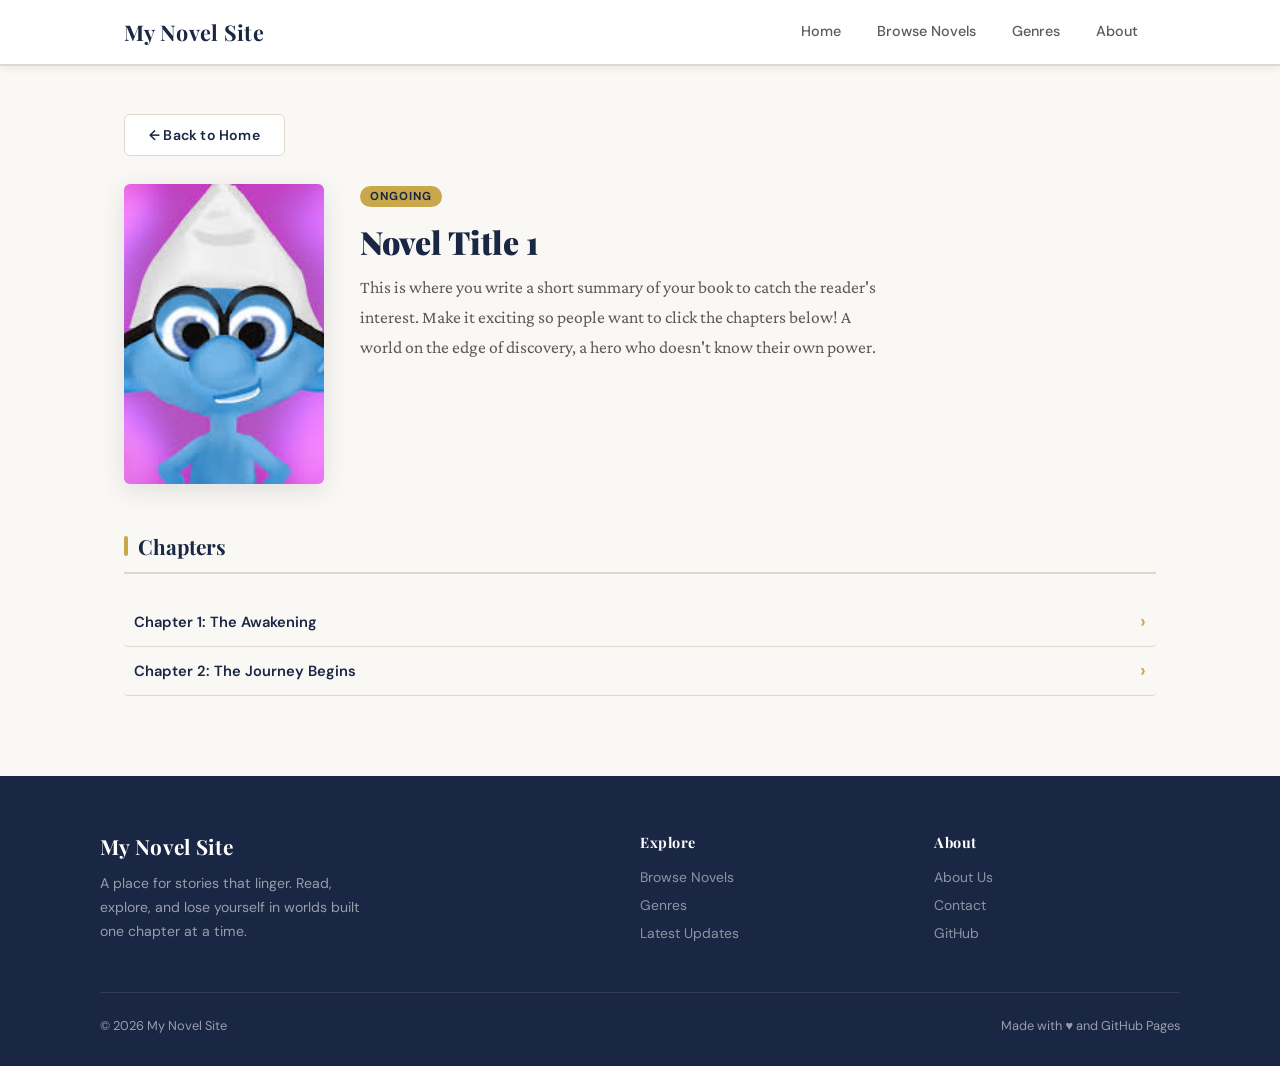
==== novel-1/index.html @ 086ab307 "Add files via upload" ====
<!DOCTYPE html>
<html lang="en">
<head>
    <meta charset="UTF-8">
    <meta name="viewport" content="width=device-width, initial-scale=1.0">
    <title>Novel Title 1 — My Novel Site</title>
    <link rel="stylesheet" href="../style.css">
</head>
<body>

    <nav class="navbar">
        <div class="nav-container">
            <a href="../index.html" class="logo">My Novel Site</a>
            <ul class="nav-links">
                <li><a href="../index.html">Home</a></li>
                <li><a href="#">Browse Novels</a></li>
                <li><a href="#">Genres</a></li>
                <li><a href="#">About</a></li>
            </ul>
        </div>
    </nav>

    <main class="content-wrapper">

        <div style="margin-bottom: 28px;">
            <a href="../index.html" class="nav-btn">← Back to Home</a>
        </div>

        <div class="novel-header">
            <img src="cover.jpg" alt="Novel Title 1 cover" class="novel-cover"
                 onerror="this.style.background='var(--navy)';">
            <div class="novel-meta">
                <span class="status-badge">Ongoing</span>
                <h1>Novel Title 1</h1>
                <p class="synopsis">
                    This is where you write a short summary of your book to catch the reader's interest. 
                    Make it exciting so people want to click the chapters below! 
                    A world on the edge of discovery, a hero who doesn't know their own power.
                </p>
            </div>
        </div>

        <section class="section">
            <h2 class="section-title">Chapters</h2>
            <ul class="novel-list">
                <li>
                    <a href="chapter-1.html">Chapter 1: The Awakening</a>
                </li>
                <li>
                    <a href="chapter-2.html">Chapter 2: The Journey Begins</a>
                </li>
            </ul>
        </section>

    </main>

    <footer class="site-footer">
        <div class="footer-grid">
            <div class="footer-brand">
                <div class="logo">My Novel Site</div>
                <p>A place for stories that linger. Read, explore, and lose yourself in worlds built one chapter at a time.</p>
            </div>
            <div class="footer-col">
                <h4>Explore</h4>
                <a href="#">Browse Novels</a>
                <a href="#">Genres</a>
                <a href="#">Latest Updates</a>
            </div>
            <div class="footer-col">
                <h4>About</h4>
                <a href="#">About Us</a>
                <a href="#">Contact</a>
                <a href="#">GitHub</a>
            </div>
        </div>
        <div class="footer-bottom">
            <span>© 2026 My Novel Site</span>
            <span>Made with ♥ and GitHub Pages</span>
        </div>
    </footer>

</body>
</html>
---- style.css ----
/* ===================================
   NOVEL SITE — SHARED STYLESHEET
   =================================== */

@import url('https://fonts.googleapis.com/css2?family=Playfair+Display:ital,wght@0,400;0,700;0,900;1,400&family=Crimson+Pro:ital,wght@0,400;0,600;1,400&family=DM+Sans:wght@400;500;600&display=swap');

:root {
    --navy:        #1a2744;
    --navy-light:  #243356;
    --gold:        #c9a84c;
    --gold-light:  #e8c96a;
    --cream:       #faf8f4;
    --cream-dark:  #f0ece4;
    --text-dark:   #2c2c2c;
    --text-mid:    #5a5a5a;
    --text-light:  #8a8a8a;
    --border:      #e0d8cc;
    --white:       #ffffff;
    --shadow-sm:   0 2px 8px rgba(26,39,68,.08);
    --shadow-md:   0 6px 24px rgba(26,39,68,.12);
    --shadow-lg:   0 16px 48px rgba(26,39,68,.16);
    --radius:      6px;
    --transition:  0.22s ease;
}

*, *::before, *::after { box-sizing: border-box; margin: 0; padding: 0; }

html { scroll-behavior: smooth; }

body {
    font-family: 'DM Sans', sans-serif;
    background-color: var(--cream);
    color: var(--text-dark);
    min-height: 100vh;
}

/* ===========================
   NAVBAR
   =========================== */
.navbar {
    background: var(--white);
    padding: 0;
    border-bottom: 2px solid var(--border);
    position: sticky;
    top: 0;
    z-index: 100;
    box-shadow: var(--shadow-sm);
}

.nav-container {
    max-width: 1080px;
    margin: 0 auto;
    display: flex;
    align-items: stretch;
    justify-content: space-between;
    padding: 0 24px;
    height: 64px;
}

.logo {
    font-family: 'Playfair Display', serif;
    font-size: 1.35rem;
    font-weight: 700;
    color: var(--navy);
    display: flex;
    align-items: center;
    text-decoration: none;
    letter-spacing: .3px;
}

.nav-links {
    list-style: none;
    display: flex;
    align-items: stretch;
    gap: 0;
}

.nav-links li { display: flex; }

.nav-links a {
    text-decoration: none;
    color: var(--text-mid);
    font-weight: 500;
    font-size: .9rem;
    display: flex;
    align-items: center;
    padding: 0 18px;
    border-bottom: 3px solid transparent;
    transition: color var(--transition), border-color var(--transition);
}

.nav-links a:hover { color: var(--navy); }

.nav-links a.active {
    color: var(--navy);
    border-bottom-color: var(--gold);
    font-weight: 600;
}

/* Back link (reader pages) */
.back-link {
    text-decoration: none;
    color: var(--text-mid);
    font-size: .875rem;
    font-weight: 500;
    display: flex;
    align-items: center;
    gap: 6px;
    transition: color var(--transition);
}
.back-link:hover { color: var(--navy); }

.reader-logo {
    font-family: 'Playfair Display', serif;
    font-size: 1.1rem;
    font-weight: 700;
    color: var(--navy);
    display: flex;
    align-items: center;
}

/* ===========================
   LAYOUT
   =========================== */
.content-wrapper {
    max-width: 1080px;
    margin: 48px auto;
    padding: 0 24px;
}

/* ===========================
   SEARCH
   =========================== */
.search-section { margin-bottom: 52px; }

.search-container {
    position: relative;
    max-width: 560px;
    margin: 0 auto;
}

.search-container input {
    width: 100%;
    padding: 13px 48px 13px 20px;
    border: 1.5px solid var(--border);
    border-radius: 40px;
    font-family: 'DM Sans', sans-serif;
    font-size: .95rem;
    background: var(--white);
    color: var(--text-dark);
    transition: border-color var(--transition), box-shadow var(--transition);
    outline: none;
}

.search-container input::placeholder { color: var(--text-light); }

.search-container input:focus {
    border-color: var(--navy);
    box-shadow: 0 0 0 3px rgba(26,39,68,.08);
}

.search-icon {
    position: absolute;
    right: 18px;
    top: 50%;
    transform: translateY(-50%);
    color: var(--text-light);
    pointer-events: none;
    font-size: 1rem;
}

/* ===========================
   SECTION TITLES
   =========================== */
.section { margin-bottom: 64px; }

.section-title {
    font-family: 'Playfair Display', serif;
    font-size: 1.3rem;
    font-weight: 700;
    color: var(--navy);
    margin-bottom: 24px;
    padding-bottom: 12px;
    border-bottom: 2px solid var(--border);
    display: flex;
    align-items: center;
    gap: 10px;
}

.section-title::before {
    content: '';
    display: inline-block;
    width: 4px;
    height: 1.3rem;
    background: var(--gold);
    border-radius: 2px;
}

/* ===========================
   NOVEL CARDS (home grid)
   =========================== */
.updates-grid {
    display: grid;
    grid-template-columns: repeat(auto-fill, minmax(300px, 1fr));
    gap: 20px;
}

.novel-card {
    background: var(--white);
    border: 1.5px solid var(--border);
    display: flex;
    gap: 0;
    border-radius: var(--radius);
    overflow: hidden;
    transition: transform var(--transition), box-shadow var(--transition), border-color var(--transition);
    text-decoration: none;
    color: inherit;
}

.novel-card:hover {
    transform: translateY(-3px);
    box-shadow: var(--shadow-md);
    border-color: var(--navy);
}

/* Cover area */
.cover-placeholder,
.cover-img {
    width: 90px;
    min-width: 90px;
    height: 130px;
    background: var(--navy);
    display: flex;
    align-items: center;
    justify-content: center;
    text-align: center;
    font-size: .75rem;
    color: rgba(255,255,255,.6);
    object-fit: cover;
    flex-shrink: 0;
}

.card-info {
    padding: 16px 18px;
    display: flex;
    flex-direction: column;
}

.card-info h3 {
    font-family: 'Playfair Display', serif;
    font-size: .95rem;
    font-weight: 700;
    color: var(--navy);
    margin-bottom: 6px;
    line-height: 1.3;
}

.chapter {
    font-size: .82rem;
    font-weight: 600;
    color: var(--gold);
    margin-bottom: 4px;
}

.time {
    font-size: .78rem;
    color: var(--text-light);
    margin-bottom: 12px;
    flex-grow: 1;
}

.read-more {
    font-size: .8rem;
    font-weight: 600;
    text-decoration: none;
    color: var(--navy);
    letter-spacing: .3px;
    transition: color var(--transition);
    align-self: flex-start;
    border-bottom: 1.5px solid var(--gold);
    padding-bottom: 1px;
}

.read-more:hover { color: var(--gold); }

/* ===========================
   NOVEL PAGE (novel-1/index)
   =========================== */
.novel-header {
    display: flex;
    gap: 36px;
    margin-bottom: 48px;
    align-items: flex-start;
}

.novel-cover {
    width: 200px;
    min-width: 200px;
    height: 300px;
    object-fit: cover;
    border-radius: var(--radius);
    box-shadow: var(--shadow-md);
    background: var(--navy);
}

.novel-meta h1 {
    font-family: 'Playfair Display', serif;
    font-size: 2rem;
    font-weight: 900;
    color: var(--navy);
    margin-bottom: 12px;
    line-height: 1.2;
}

.novel-meta .status-badge {
    display: inline-block;
    background: var(--gold);
    color: var(--navy);
    font-size: .72rem;
    font-weight: 700;
    text-transform: uppercase;
    letter-spacing: 1px;
    padding: 3px 10px;
    border-radius: 20px;
    margin-bottom: 16px;
}

.novel-meta .synopsis {
    font-family: 'Crimson Pro', serif;
    font-size: 1.1rem;
    line-height: 1.7;
    color: var(--text-mid);
    max-width: 520px;
}

/* Chapter list */
.novel-list {
    list-style: none;
    padding: 0;
}

.novel-list li {
    border-bottom: 1px solid var(--border);
    transition: background var(--transition);
    border-radius: 4px;
}

.novel-list li:hover { background: var(--cream-dark); }

.novel-list a {
    display: flex;
    align-items: center;
    justify-content: space-between;
    padding: 14px 10px;
    text-decoration: none;
    color: var(--navy);
    font-weight: 600;
    font-size: .92rem;
    transition: color var(--transition);
}

.novel-list a::after {
    content: '›';
    color: var(--gold);
    font-size: 1.2rem;
    line-height: 1;
}

.novel-list a:hover { color: var(--gold); }

/* ===========================
   CHAPTER READER
   =========================== */
.reader-body { background: #fdfaf5; }

.reader-nav {
    background: var(--white);
    border-bottom: 1.5px solid var(--border);
    position: sticky;
    top: 0;
    z-index: 100;
    box-shadow: var(--shadow-sm);
}

.reader-nav .nav-container { height: 58px; }

.reading-container {
    max-width: 680px;
    margin: 0 auto;
    padding: 60px 24px 120px;
}

.chapter-header {
    text-align: center;
    margin-bottom: 56px;
}

.novel-subtitle {
    font-family: 'DM Sans', sans-serif;
    color: var(--gold);
    text-transform: uppercase;
    letter-spacing: 2px;
    font-size: .72rem;
    font-weight: 600;
    margin-bottom: 14px;
}

.chapter-header h1 {
    font-family: 'Playfair Display', serif;
    font-size: 2.1rem;
    font-weight: 900;
    color: var(--navy);
    line-height: 1.25;
    margin-bottom: 14px;
}

.chapter-meta {
    font-size: .82rem;
    color: var(--text-light);
}

/* Reading typography */
.chapter-text {
    font-family: 'Crimson Pro', serif;
    font-size: 1.2rem;
    line-height: 1.85;
    color: #2c2a25;
}

.chapter-text p { margin-bottom: 1.6rem; }

.scene-divider {
    text-align: center;
    font-size: 1.3rem;
    margin: 44px 0 !important;
    color: var(--gold);
    letter-spacing: 8px;
}

/* Chapter nav buttons */
.chapter-footer-nav {
    display: flex;
    justify-content: center;
    gap: 16px;
    margin-top: 72px;
    padding-top: 40px;
    border-top: 1.5px solid var(--border);
}

.nav-btn {
    display: inline-flex;
    align-items: center;
    gap: 6px;
    padding: 11px 24px;
    border-radius: var(--radius);
    font-family: 'DM Sans', sans-serif;
    font-size: .88rem;
    font-weight: 600;
    text-decoration: none;
    border: 1.5px solid var(--border);
    color: var(--navy);
    background: var(--white);
    transition: all var(--transition);
    letter-spacing: .2px;
}

.nav-btn:hover {
    background: var(--cream-dark);
    border-color: var(--navy);
}

.next-btn {
    background: var(--navy);
    color: var(--white) !important;
    border-color: var(--navy);
}

.next-btn:hover {
    background: var(--navy-light);
    border-color: var(--navy-light);
    transform: translateX(3px);
}

/* ===========================
   FOOTER
   =========================== */
.site-footer {
    background: var(--navy);
    color: rgba(255,255,255,.55);
    padding: 56px 24px 32px;
    margin-top: 80px;
}

.footer-grid {
    max-width: 1080px;
    margin: 0 auto;
    display: grid;
    grid-template-columns: 2fr 1fr 1fr;
    gap: 48px;
    padding-bottom: 40px;
    border-bottom: 1px solid rgba(255,255,255,.1);
}

.footer-brand .logo {
    color: var(--white);
    font-size: 1.3rem;
    margin-bottom: 12px;
}

.footer-brand p {
    font-size: .88rem;
    line-height: 1.7;
    max-width: 280px;
}

.footer-col h4 {
    font-family: 'Playfair Display', serif;
    font-size: .9rem;
    color: var(--white);
    margin-bottom: 16px;
    letter-spacing: .5px;
}

.footer-col a {
    display: block;
    text-decoration: none;
    color: rgba(255,255,255,.5);
    margin-bottom: 10px;
    font-size: .87rem;
    transition: color var(--transition);
}

.footer-col a:hover { color: var(--gold); }

.footer-bottom {
    max-width: 1080px;
    margin: 0 auto;
    padding-top: 24px;
    font-size: .8rem;
    display: flex;
    justify-content: space-between;
    align-items: center;
}

/* ===========================
   RESPONSIVE
   =========================== */
@media (max-width: 768px) {
    .nav-links { display: none; }

    .novel-header {
        flex-direction: column;
        align-items: center;
        text-align: center;
    }
    .novel-meta .synopsis { max-width: 100%; }

    .footer-grid { grid-template-columns: 1fr; gap: 32px; }
    .footer-bottom { flex-direction: column; gap: 8px; }

    .chapter-header h1 { font-size: 1.6rem; }
    .reading-container { padding: 40px 20px 80px; }
}

@media (max-width: 480px) {
    .updates-grid { grid-template-columns: 1fr; }
    .chapter-footer-nav { flex-direction: column; align-items: stretch; }
    .nav-btn { justify-content: center; }
}

.chapter-img-right {
    float: right;
    width: 220px;
    margin: 0 0 20px 28px;   /* top right bottom left */
    border-radius: 6px;
    box-shadow: 0 4px 16px rgba(0,0,0,0.15);
}
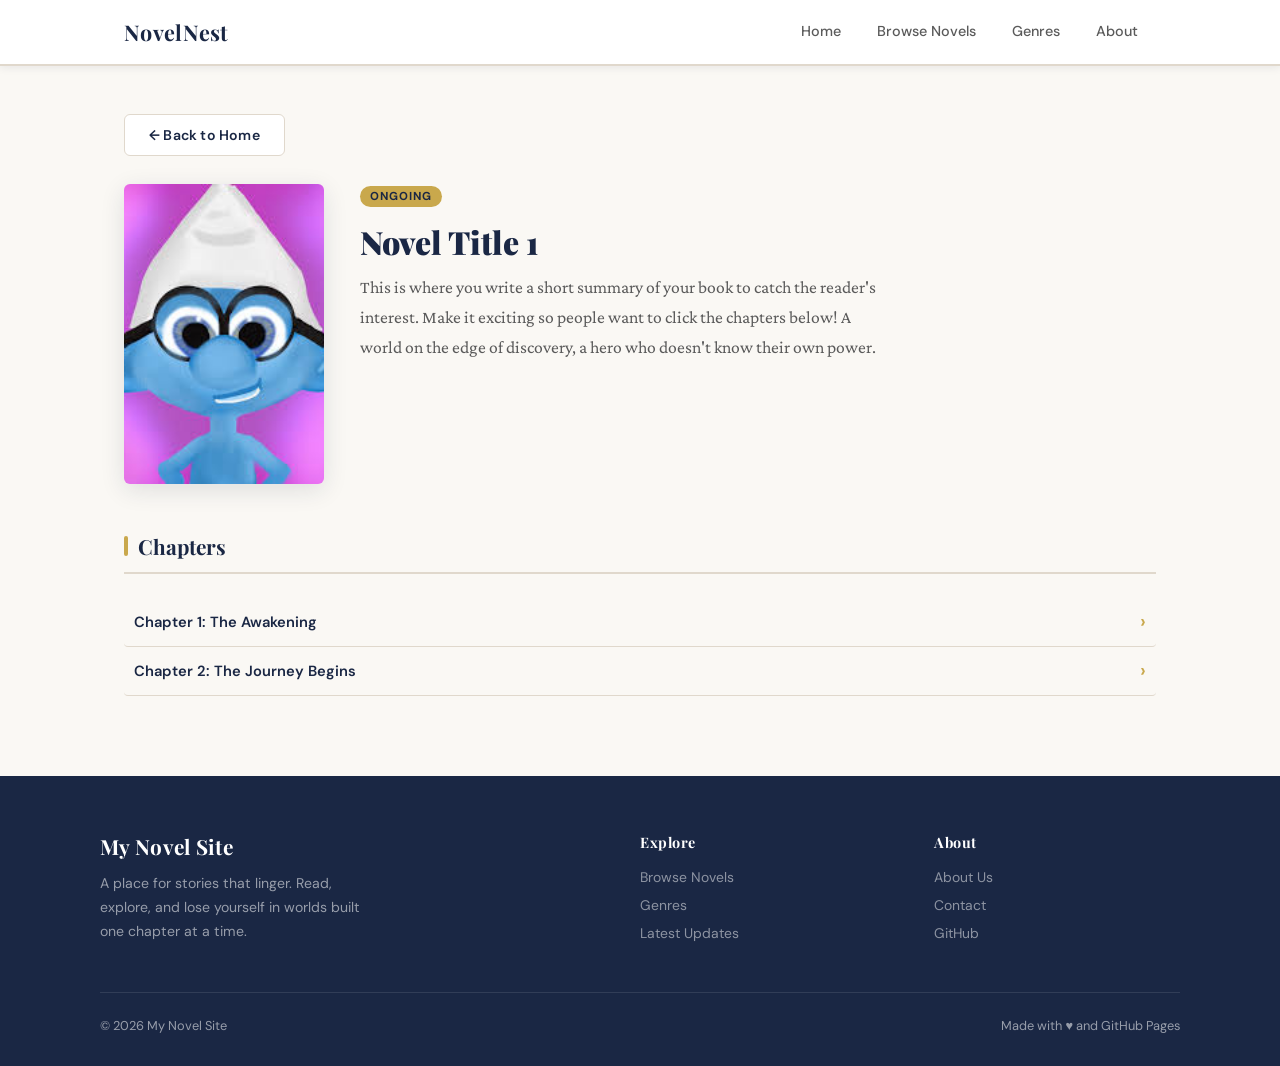
==== commit af0313c0: "Update index.html" ====
--- a/novel-1/index.html
+++ b/novel-1/index.html
@@ -3,14 +3,14 @@
 <head>
     <meta charset="UTF-8">
     <meta name="viewport" content="width=device-width, initial-scale=1.0">
-    <title>Novel Title 1 — My Novel Site</title>
+    <title>Novel Title 1 — NovelNest</title>
     <link rel="stylesheet" href="../style.css">
 </head>
 <body>
 
     <nav class="navbar">
         <div class="nav-container">
-            <a href="../index.html" class="logo">My Novel Site</a>
+            <a href="../index.html" class="logo">NovelNest</a>
             <ul class="nav-links">
                 <li><a href="../index.html">Home</a></li>
                 <li><a href="#">Browse Novels</a></li>
@@ -80,4 +80,4 @@
     </footer>
 
 </body>
-</html>+</html>
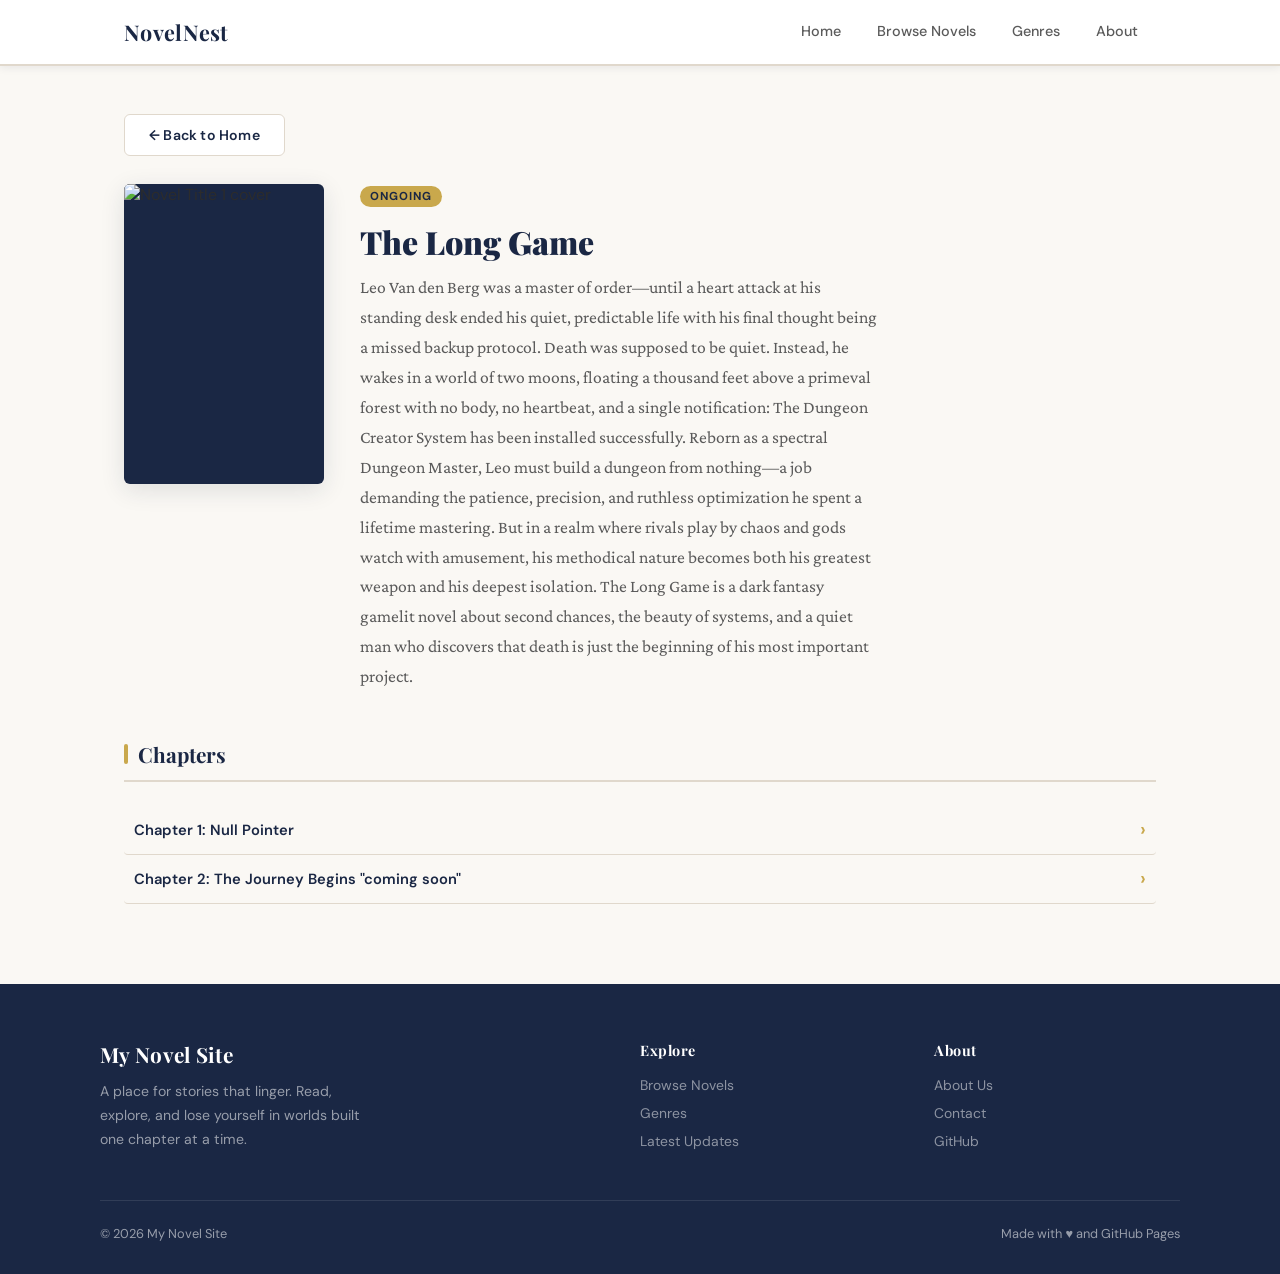
==== commit b25c0d80: "Update index.html" ====
--- a/novel-1/index.html
+++ b/novel-1/index.html
@@ -3,7 +3,7 @@
 <head>
     <meta charset="UTF-8">
     <meta name="viewport" content="width=device-width, initial-scale=1.0">
-    <title>Novel Title 1 — NovelNest</title>
+    <title>The Long Game — NovelNest</title>
     <link rel="stylesheet" href="../style.css">
 </head>
 <body>
@@ -31,11 +31,17 @@
                  onerror="this.style.background='var(--navy)';">
             <div class="novel-meta">
                 <span class="status-badge">Ongoing</span>
-                <h1>Novel Title 1</h1>
+                <h1>The Long Game</h1>
                 <p class="synopsis">
-                    This is where you write a short summary of your book to catch the reader's interest. 
-                    Make it exciting so people want to click the chapters below! 
-                    A world on the edge of discovery, a hero who doesn't know their own power.
+                    Leo Van den Berg was a master of order—until a heart attack at his standing desk ended his quiet, predictable life with his final thought being a missed backup protocol.
+
+Death was supposed to be quiet. Instead, he wakes in a world of two moons, floating a thousand feet above a primeval forest with no body, no heartbeat, and a single notification: The Dungeon Creator System has been installed successfully.
+
+Reborn as a spectral Dungeon Master, Leo must build a dungeon from nothing—a job demanding the patience, precision, and ruthless optimization he spent a lifetime mastering.
+
+But in a realm where rivals play by chaos and gods watch with amusement, his methodical nature becomes both his greatest weapon and his deepest isolation.
+
+The Long Game is a dark fantasy gamelit novel about second chances, the beauty of systems, and a quiet man who discovers that death is just the beginning of his most important project.
                 </p>
             </div>
         </div>
@@ -44,10 +50,10 @@
             <h2 class="section-title">Chapters</h2>
             <ul class="novel-list">
                 <li>
-                    <a href="chapter-1.html">Chapter 1: The Awakening</a>
+                    <a href="chapter-1.html">Chapter 1: Null Pointer</a>
                 </li>
                 <li>
-                    <a href="chapter-2.html">Chapter 2: The Journey Begins</a>
+                    <a href="index.html">Chapter 2: The Journey Begins "coming soon"</a>
                 </li>
             </ul>
         </section>
--- a/style.css
+++ b/style.css
@@ -568,10 +568,73 @@
     .nav-btn { justify-content: center; }
 }
 
-.chapter-img-right {
+.chapter-img-right1 {
     float: right;
     width: 220px;
     margin: 0 0 20px 28px;   /* top right bottom left */
     border-radius: 6px;
     box-shadow: 0 4px 16px rgba(0,0,0,0.15);
-}+}
+.chapter-img-right2 {
+    float: left;
+    width: 220px;
+    margin: 0 28px 20px 0;
+    border-radius: 6px;
+    box-shadow: 0 4px 16px rgba(0,0,0,0.15);
+}
+.chapter-img-right3 {
+    float: right;
+    width: 250px;
+    margin: 0 0 20px 28px;   /* top right bottom left */
+    border-radius: 6px;
+    box-shadow: 0 4px 16px rgba(0,0,0,0.15);
+}
+.chapter-img-right4 {
+    float: right;
+    width: 250px;
+    margin: 0 0 20px 28px;   /* top right bottom left */
+    border-radius: 6px;
+    box-shadow: 0 4px 16px rgba(0,0,0,0.15);
+}
+.chapter-img-right5 {
+    float: right;
+    width: 250px;
+    margin: 0 0 20px 28px;   /* top right bottom left */
+    border-radius: 6px;
+    box-shadow: 0 4px 16px rgba(0,0,0,0.15);
+}
+.chapter-img-right6 {
+    float: right;
+    width: 260px;
+    margin: 0 0 20px 28px;   /* top right bottom left */
+    border-radius: 6px;
+    box-shadow: 0 4px 16px rgba(0,0,0,0.15);
+}
+.chapter-img-right7 {
+    float: right;
+    width: 250px;
+    margin: 0 0 20px 28px;   /* top right bottom left */
+    border-radius: 6px;
+    box-shadow: 0 4px 16px rgba(0,0,0,0.15);
+}
+.chapter-img-right8 {
+    float: right;
+    width: 250px;
+    margin: 0 0 20px 28px;   /* top right bottom left */
+    border-radius: 6px;
+    box-shadow: 0 4px 16px rgba(0,0,0,0.15);
+}
+.chapter-img-right9 {
+    float: right;
+    width: 250px;
+    margin: 0 0 20px 28px;   /* top right bottom left */
+    border-radius: 6px;
+    box-shadow: 0 4px 16px rgba(0,0,0,0.15);
+}
+.chapter-img-right10 {
+    float: right;
+    width: 250px;
+    margin: 0 0 20px 28px;   /* top right bottom left */
+    border-radius: 6px;
+    box-shadow: 0 4px 16px rgba(0,0,0,0.15);
+}
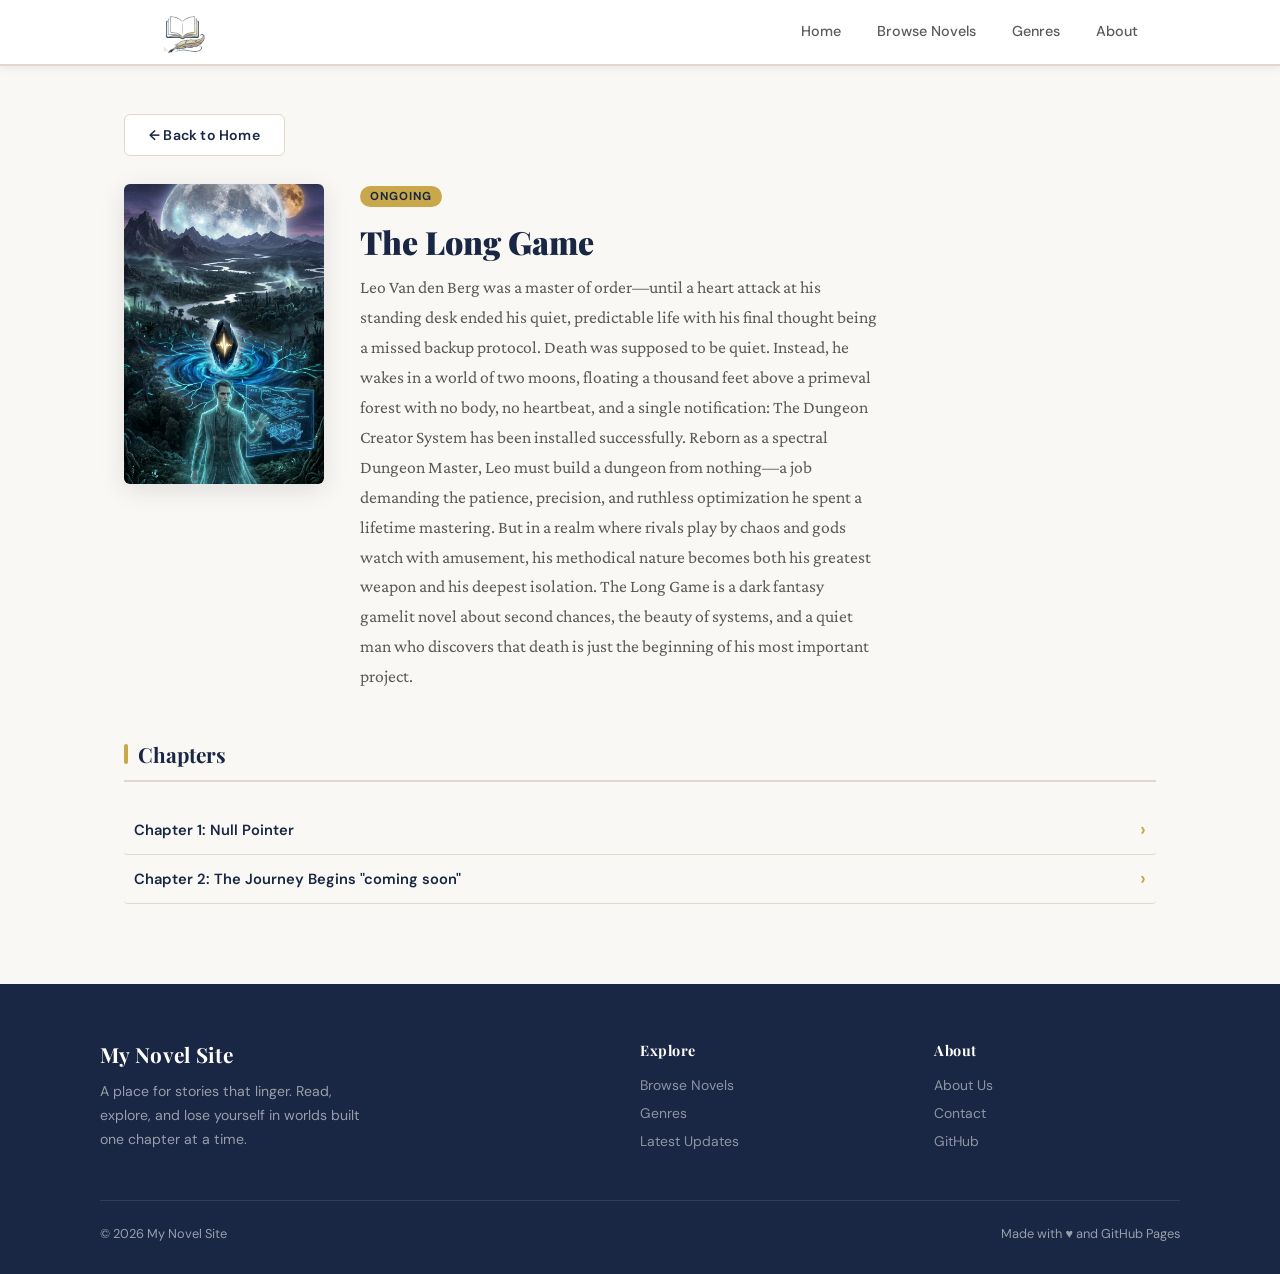
==== commit c8abf29b: "Update index.html" ====
--- a/novel-1/index.html
+++ b/novel-1/index.html
@@ -10,7 +10,7 @@
 
     <nav class="navbar">
         <div class="nav-container">
-            <a href="../index.html" class="logo">NovelNest</a>
+            <img src="../logo.png" alt="logo">
             <ul class="nav-links">
                 <li><a href="../index.html">Home</a></li>
                 <li><a href="#">Browse Novels</a></li>
--- a/style.css
+++ b/style.css
@@ -568,6 +568,17 @@
     .nav-btn { justify-content: center; }
 }
 
+.logo {
+    display: flex;
+    align-items: center;
+    gap: 10px;           /* space between image and text */
+}
+
+.logo img {
+    height: 38px;
+    width: auto;
+}
+
 .chapter-img-right1 {
     float: right;
     width: 220px;
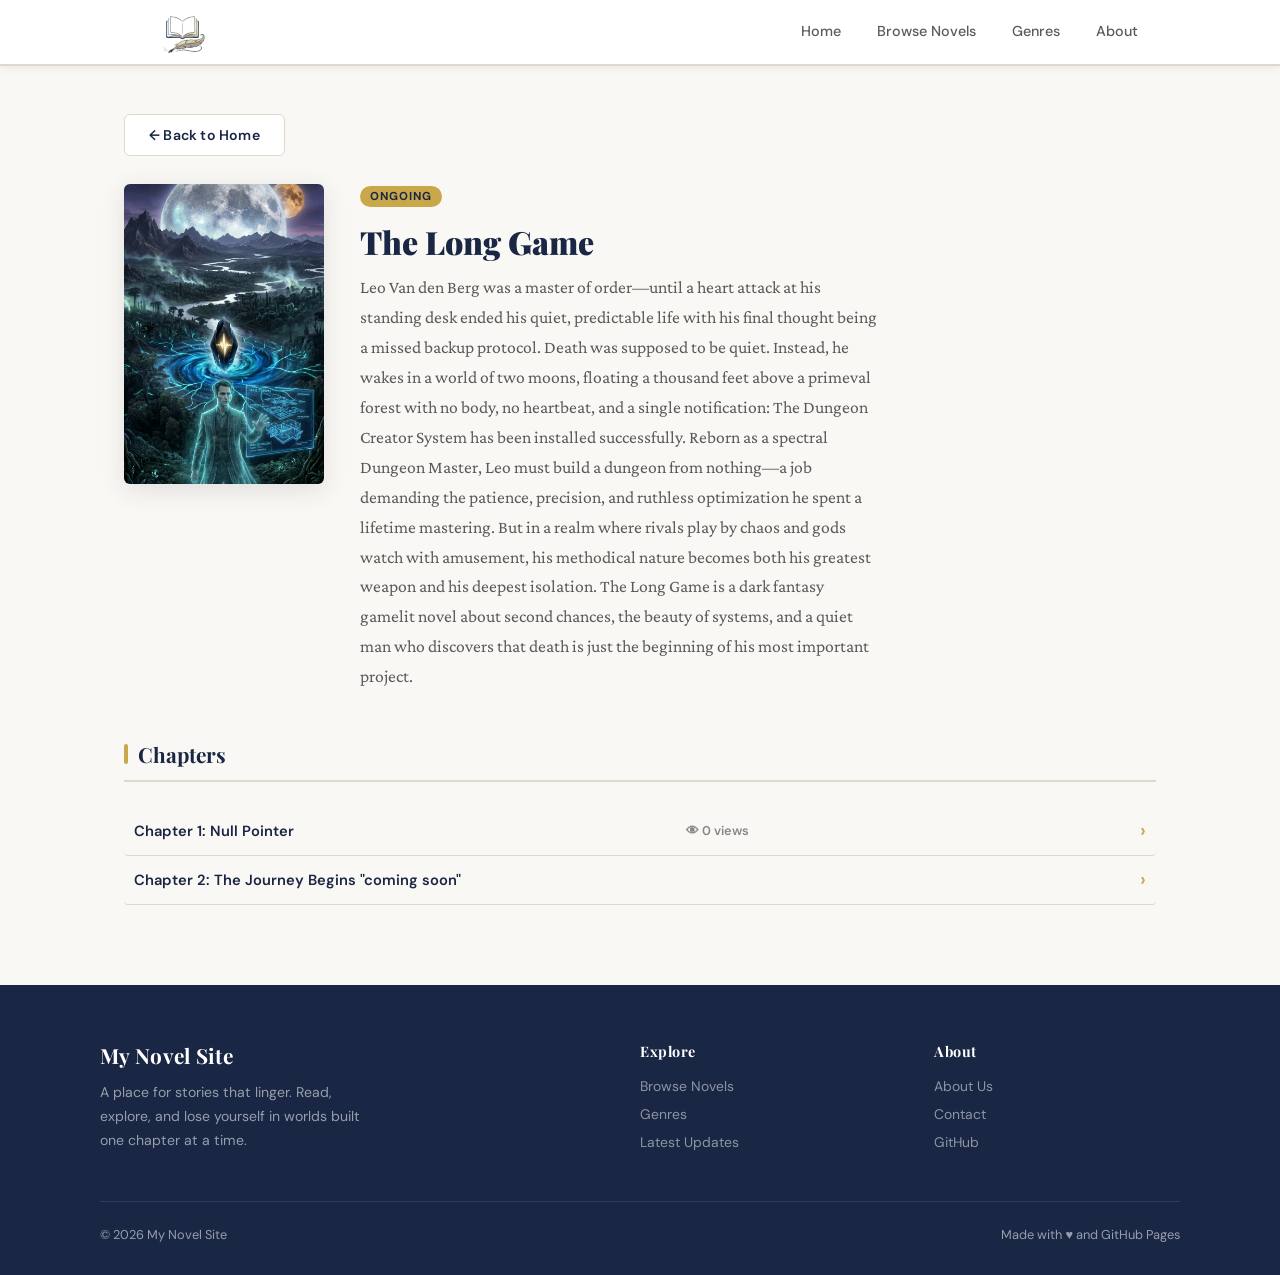
==== commit 9078db9b: "Update index.html" ====
--- a/novel-1/index.html
+++ b/novel-1/index.html
@@ -50,7 +50,7 @@
             <h2 class="section-title">Chapters</h2>
             <ul class="novel-list">
                 <li>
-                    <a href="chapter-1.html">Chapter 1: Null Pointer</a>
+                    <a href="chapter-1.html">Chapter 1: Null Pointer <p class="views">👁 <span id="views-chapter-1">0</span> views</p></a>
                 </li>
                 <li>
                     <a href="index.html">Chapter 2: The Journey Begins "coming soon"</a>
@@ -84,6 +84,27 @@
             <span>Made with ♥ and GitHub Pages</span>
         </div>
     </footer>
+<script>
+  function trackView(id) {
+    const key = `views-${id}`;
+    const count = parseInt(localStorage.getItem(key) || '0') + 1;
+    localStorage.setItem(key, count);
+    return count;
+  }
 
+  function displayViews(id) {
+    const key = `views-${id}`;
+    const count = parseInt(localStorage.getItem(key) || '0');
+    const el = document.getElementById(`views-${id}`);
+    if (el) el.textContent = count;
+  }
+
+  // Display current count on page load
+  displayViews('chapter-1');
+
+  // Increment when "Read More" is clicked
+  document.querySelector('a[href="chapter-1.html"]')
+    .addEventListener('click', () => trackView('chapter-1'));
+</script>
 </body>
 </html>
--- a/style.css
+++ b/style.css
@@ -567,7 +567,6 @@
     .chapter-footer-nav { flex-direction: column; align-items: stretch; }
     .nav-btn { justify-content: center; }
 }
-
 .logo {
     display: flex;
     align-items: center;
@@ -575,7 +574,7 @@
 }
 
 .logo img {
-    height: 38px;
+    height: 60px;
     width: auto;
 }
 
@@ -649,3 +648,8 @@
     border-radius: 6px;
     box-shadow: 0 4px 16px rgba(0,0,0,0.15);
 }
+.views {
+  font-size: 0.8rem;
+  color: #888;
+  margin: 2px 0;
+}
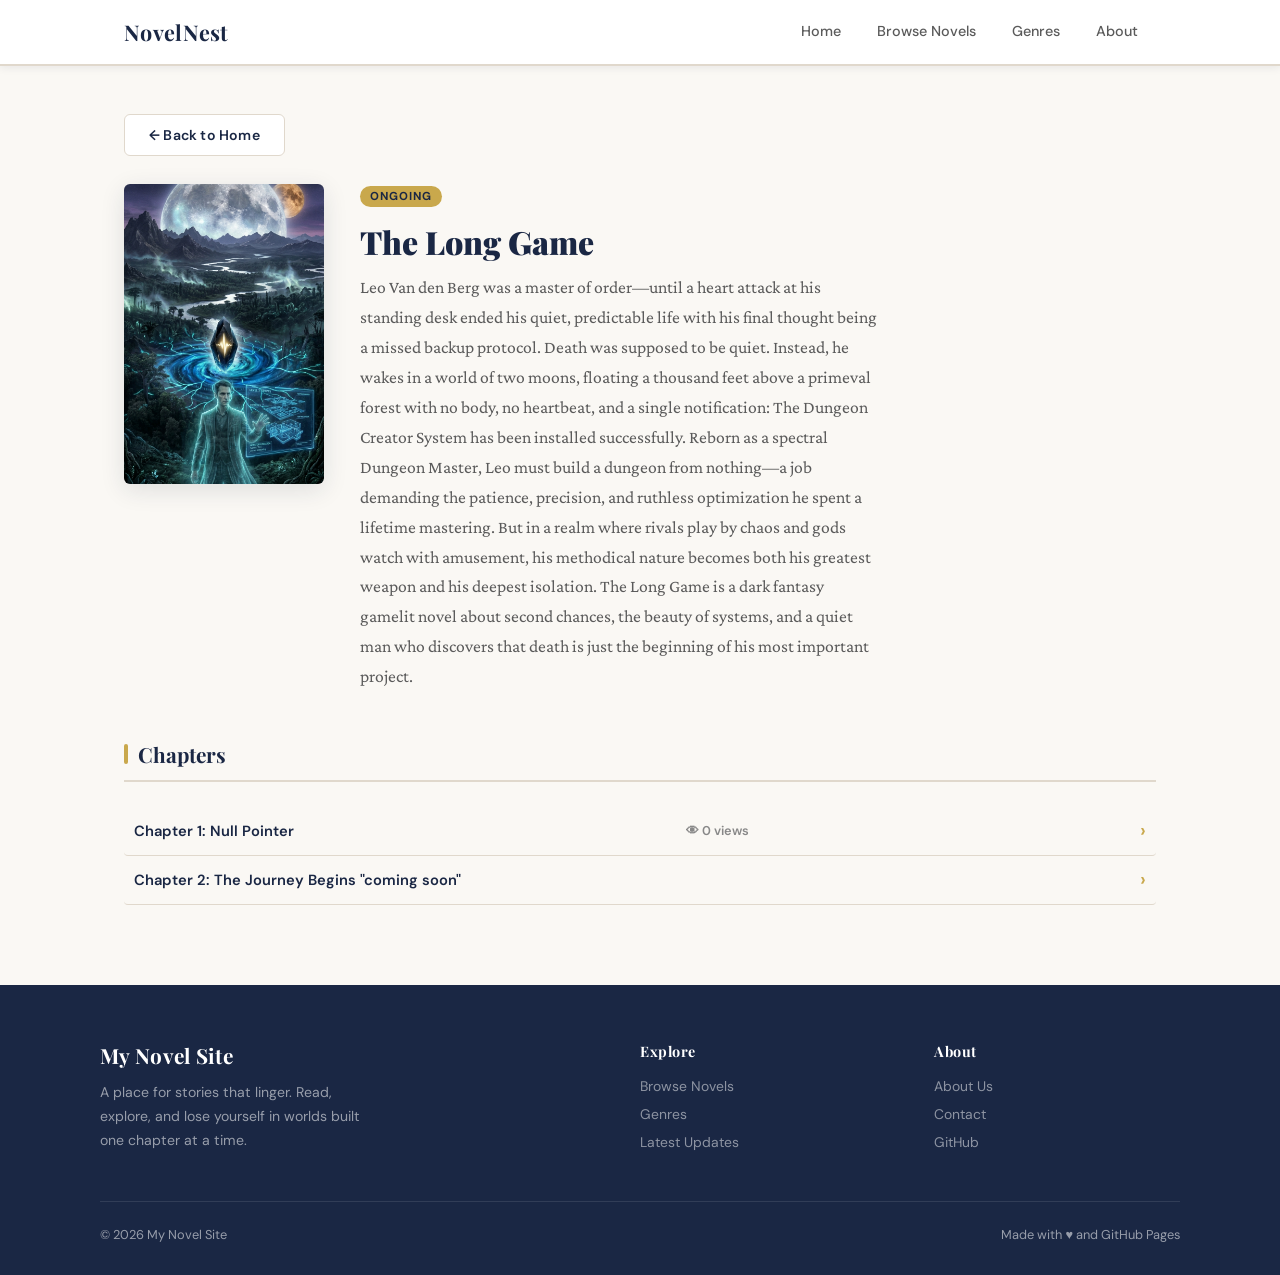
==== commit 1422ebbc: "Update index.html" ====
--- a/novel-1/index.html
+++ b/novel-1/index.html
@@ -10,7 +10,7 @@
 
     <nav class="navbar">
         <div class="nav-container">
-            <img src="../logo.png" alt="logo">
+            <a href="../index.html" class="logo">NovelNest</a>
             <ul class="nav-links">
                 <li><a href="../index.html">Home</a></li>
                 <li><a href="#">Browse Novels</a></li>
